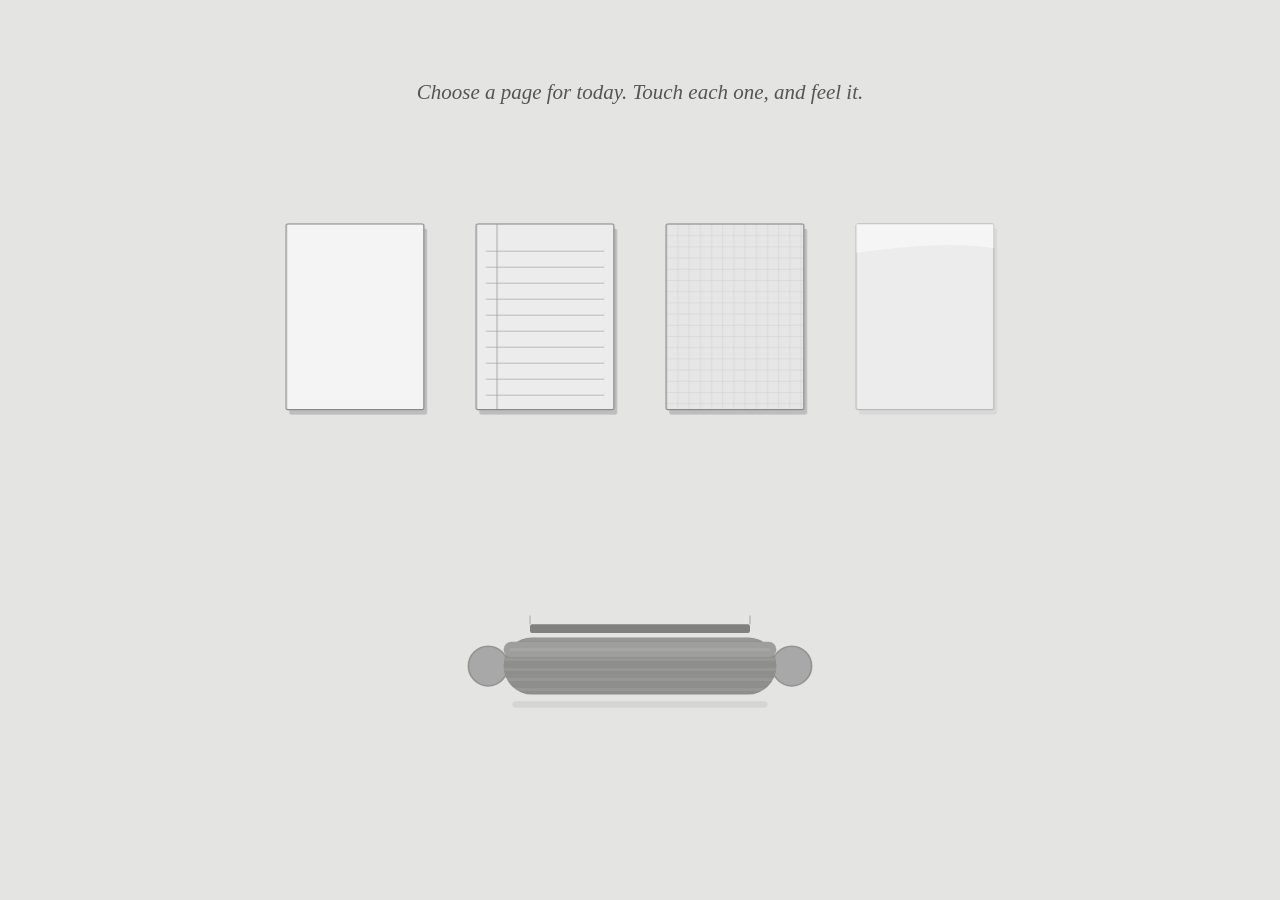
==== docs/index.html @ 9fc69c95 "Add files via upload" ====
<!doctype html>
<html lang="en">
<head>
<meta charset="utf-8">
<meta name="viewport" content="width=device-width,initial-scale=1,viewport-fit=cover">
<title>A Page for Yourself</title>
<meta name="description" content="A quiet typewriter diary: choose a sheet, type a page to yourself, sign it and put it away.">
<link rel="preconnect" href="https://fonts.googleapis.com">
<link rel="preconnect" href="https://fonts.gstatic.com" crossorigin>
<link rel="stylesheet" href="https://fonts.googleapis.com/css2?family=Courier+Prime:wght@400;700&display=swap">
<link rel="stylesheet" href="css/style.css">
</head>
<body>
<div id="frame">
  <div id="stage">
    <div id="guide" aria-live="polite"></div>

    <!-- 1 · Feel and feed the paper (from studies/01-feed-the-paper) -->
    <section id="sceneFeed" class="scene" aria-label="Choose and feed the paper">
      <div class="ghost"></div>
      <div class="roller">
        <svg viewBox="0 0 320 120" xmlns="http://www.w3.org/2000/svg">
          <circle cx="22" cy="60" r="18" fill="#6e6e6e" stroke="#444" stroke-width="1.5"/>
          <circle cx="298" cy="60" r="18" fill="#6e6e6e" stroke="#444" stroke-width="1.5"/>
          <rect x="36" y="34" width="248" height="52" rx="26" fill="#3a3a3a"/>
          <rect x="36" y="38" width="248" height="14" rx="7" fill="#5a5a5a"/>
          <rect x="60" y="22" width="200" height="8" rx="2" fill="#1e1e1e"/>
          <g stroke="#9a9a9a" stroke-width="1.5"><line x1="60" y1="14" x2="60" y2="22"/><line x1="260" y1="14" x2="260" y2="22"/></g>
          <rect x="44" y="92" width="232" height="6" rx="3" fill="#c8c8c8"/>
        </svg>
        <div class="stripes"></div>
      </div>
      <div class="slotGlow"></div>
      <div class="clip"></div>
      <div class="touch"></div>
    </section>

    <!-- 2 · Strike the keys + return the carriage (from studies/02 and 03) -->
    <section id="sceneType" class="scene" aria-label="Type your page">
      <svg class="track" viewBox="0 0 1000 740" xmlns="http://www.w3.org/2000/svg"></svg>
      <div class="carriage">
        <svg class="body" viewBox="0 0 340 260" xmlns="http://www.w3.org/2000/svg">
          <rect x="20" y="176" width="300" height="20" rx="4" fill="#5e5e5e"/>
          <rect x="40" y="168" width="260" height="44" rx="22" fill="#3a3a3a"/>
          <rect x="40" y="172" width="260" height="12" rx="6" fill="#5a5a5a"/>
          <circle cx="26" cy="190" r="16" fill="#6e6e6e" stroke="#444" stroke-width="1.5"/>
          <circle cx="314" cy="190" r="16" fill="#6e6e6e" stroke="#444" stroke-width="1.5"/>
          <rect x="10" y="232" width="320" height="6" rx="3" fill="#9a9a9a"/>
          <g fill="#7a7a7a">
            <rect x="30" y="232" width="2" height="6"/><rect x="60" y="232" width="2" height="6"/><rect x="90" y="232" width="2" height="6"/><rect x="120" y="232" width="2" height="6"/><rect x="150" y="232" width="2" height="6"/><rect x="180" y="232" width="2" height="6"/><rect x="210" y="232" width="2" height="6"/><rect x="240" y="232" width="2" height="6"/><rect x="270" y="232" width="2" height="6"/><rect x="300" y="232" width="2" height="6"/>
          </g>
        </svg>
        <div class="stripes"></div>
        <svg class="needle" viewBox="-100 0 140 500" xmlns="http://www.w3.org/2000/svg">
          <path d="M30 336 H-51 V462" fill="none" stroke="#5e5e5e" stroke-width="3.5" stroke-linejoin="round"/>
          <path d="M-59 462 H-43 L-51 474 Z" fill="#2e2e2e"/>
        </svg>
        <div class="paperClip"><div class="lines"><div class="paperFace"></div></div></div>
        <div class="lever">
          <svg viewBox="0 0 120 140" xmlns="http://www.w3.org/2000/svg">
            <rect x="70" y="96" width="40" height="30" rx="4" fill="#5e5e5e"/>
            <circle cx="90" cy="110" r="6" fill="#3a3a3a"/>
            <path d="M90 110 C 70 80, 40 60, 22 30" fill="none" stroke="#3a3a3a" stroke-width="10" stroke-linecap="round"/>
            <rect x="6" y="10" width="34" height="22" rx="11" fill="#2a2a2a" stroke="#111" stroke-width="1.5"/>
            <line x1="14" y1="21" x2="32" y2="21" stroke="#6a6a6a" stroke-width="2" stroke-linecap="round"/>
          </svg>
          <div class="gripPulse"></div>
          <div class="grip" aria-label="Return lever"></div>
        </div>
      </div>
      <div class="marker"></div>
      <div class="bars"></div>
      <div class="keys"></div>
      <div class="keyTip">hold to rewind</div>
      <div class="touch"></div>
    </section>

    <!-- 3 · Sign, fold, put it in the drawer (from studies/04-sign-and-seal) -->
    <section id="sceneKeep" class="scene" aria-label="Sign and put the page away">
      <div class="desk-slot"></div>
      <div class="drawer-in"><div class="drawer-content"></div></div>
      <div class="drawer-front"></div>
      <div class="letter">
        <div class="topHalf half">
          <svg class="topFront" viewBox="0 0 200 260" xmlns="http://www.w3.org/2000/svg"></svg>
          <div class="topBack"></div>
        </div>
        <div class="botHalf half">
          <div class="inner">
            <svg class="botFront" viewBox="0 0 200 260" xmlns="http://www.w3.org/2000/svg"></svg>
            <canvas class="demoInk" width="520" height="676"></canvas>
            <canvas class="ink" width="520" height="676"></canvas>
          </div>
        </div>
        <div class="signZone"></div>
        <div class="grabZone"></div>
      </div>
      <div class="touch"></div>
    </section>

    <button id="newPage" type="button" hidden>Begin a new page</button>
  </div>
</div>

<script src="js/audio.js"></script>
<script src="js/stage.js"></script>
<script src="js/papers.js"></script>
<script src="js/scene-feed.js"></script>
<script src="js/scene-type.js"></script>
<script src="js/scene-keep.js"></script>
<script src="js/sequence.js"></script>
</body>
</html>
---- docs/css/style.css ----
/* A Page for Yourself — one 1000×800 desk stage, scaled to fit the window. Grayscale only. */
:root {
  --bg: #e4e4e3;
  --ink: #1b1b1b;
  --soft: #9a9a9a;
  --key: #2e2e2e;
  --key-edge: #151515;
  --type: "Courier Prime", "Courier New", Courier, monospace;
  --calm: "Iowan Old Style", "Palatino Linotype", Palatino, Georgia, serif;
  color-scheme: light;
}
* { box-sizing: border-box; }
html, body { height: 100%; margin: 0; }
body {
  background: var(--bg); color: var(--ink);
  font: 14px -apple-system, BlinkMacSystemFont, sans-serif;
  display: flex; align-items: center; justify-content: center;
  overflow: hidden;
}
[hidden] { display: none !important; }

#frame { position: relative; width: 1000px; height: 800px; }
#stage {
  position: absolute; left: 0; top: 0; width: 1000px; height: 800px;
  transform-origin: 0 0; user-select: none; -webkit-user-select: none; touch-action: none;
}

/* scenes fade and drift gently from one to the next */
.scene {
  position: absolute; opacity: 0; visibility: hidden;
  transition: opacity 1.4s ease, transform 1.6s cubic-bezier(.4, 0, .2, 1);
}
.scene.shown { visibility: visible; }
.abs { position: absolute; left: 0; top: 0; }

/* the quiet guiding line */
#guide {
  position: absolute; left: 80px; right: 80px; top: 22px; height: 40px; line-height: 40px;
  text-align: center; font-family: var(--calm); font-style: italic; font-size: 21px; color: #555;
  opacity: 0; transition: opacity 1.1s ease; pointer-events: none; z-index: 40;
}
#guide.on { opacity: 1; }

.touch {
  position: absolute; left: 0; top: 0; width: 22px; height: 22px; border-radius: 50%;
  background: rgba(40,40,40,.16); border: 1.5px solid rgba(40,40,40,.38);
  box-shadow: 0 2px 6px rgba(0,0,0,.12);
  opacity: 0; transition: opacity .35s ease; pointer-events: none; z-index: 30;
}

#newPage {
  position: absolute; left: 50%; top: 700px; transform: translateX(-50%);
  font-family: var(--calm); font-style: italic; font-size: 19px; color: var(--ink);
  background: transparent; border: 1px solid var(--soft); border-radius: 24px;
  padding: 10px 28px; cursor: pointer; opacity: 0; transition: opacity 1.4s ease, background .3s ease; z-index: 60;
}
#newPage.on { opacity: 1; }
#newPage:hover { background: #d8d8d7; }
#newPage:focus-visible { outline: 2px solid var(--ink); outline-offset: 3px; }

/* ================= 1 · feed the paper ================= */
#sceneFeed { left: 50px; top: 110px; width: 900px; height: 620px; }
#sceneFeed .sheet {
  position: absolute; left: 0; top: 0; width: 160px; height: 208px;
  will-change: transform; cursor: grab;
}
#sceneFeed .sheet svg, #sceneFeed .sheet canvas { position: absolute; inset: 0; width: 160px; height: 208px; }
#sceneFeed .sheet canvas { pointer-events: none; }
#sceneFeed .sheet .curl {
  position: absolute; left: 8px; width: 138px; top: 182px; height: 12px;
  background: linear-gradient(to top, rgba(0,0,0,0.16), rgba(0,0,0,0));
  opacity: 0; transition: opacity .4s ease; pointer-events: none;
}
#sceneFeed .sheet.ready .curl { opacity: 1; }
#sceneFeed .sheet .corner {
  position: absolute; left: 124px; top: 172px; width: 22px; height: 22px;
  background: linear-gradient(135deg, rgba(0,0,0,0) 50%, #cfcfcf 50%, #fafafa 100%);
  filter: drop-shadow(-2px -2px 2px rgba(0,0,0,.18));
  opacity: 0; transform-origin: 100% 100%; pointer-events: none;
  transition: opacity .4s ease;
}
#sceneFeed .sheet.ready .corner { opacity: 1; animation: nudge 1.8s ease-in-out infinite; }
#sceneFeed .sheet.ready .corner.beckon { animation-duration: .8s; }
@keyframes nudge { 0%,100% { transform: scale(1) } 50% { transform: scale(1.35) } }
#sceneFeed .sheet.dragging { cursor: grabbing; }
#sceneFeed .sheet.fed { cursor: default; }
#sceneFeed .clip {
  position: absolute; left: 0; top: 0; width: 900px; height: 469px;
  overflow: hidden; pointer-events: none;
}
#sceneFeed .clip .sheet { pointer-events: none; }
#sceneFeed .roller {
  position: absolute; left: 274px; top: 440px; width: 352px; height: 132px;
  opacity: .5; transition: opacity .5s ease;
}
#sceneFeed .roller svg { position: absolute; inset: 0; width: 352px; height: 132px; }
#sceneFeed .stripes {
  position: absolute; left: 40px; top: 38px; width: 272px; height: 57px; border-radius: 29px;
  background: repeating-linear-gradient(180deg, rgba(255,255,255,.09) 0 3px, rgba(255,255,255,0) 3px 10px);
  background-position: 0 0; transition: background-position .07s ease-out; pointer-events: none;
}
#sceneFeed .slotGlow {
  position: absolute; left: 340px; top: 464px; width: 220px; height: 9px;
  border-radius: 2px; background: #fff; opacity: 0; pointer-events: none;
  box-shadow: 0 0 18px 4px #fff;
}
#sceneFeed .slotGlow.pulse { animation: pulse 2.2s ease-in-out infinite; }
@keyframes pulse { 0%,100% { opacity: .12 } 50% { opacity: .38 } }
#sceneFeed .ghost {
  position: absolute; left: 381px; top: 404px; width: 138px; height: 60px;
  border: 1.5px dashed var(--soft); border-bottom: none;
  opacity: 0; transition: opacity .5s ease; pointer-events: none;
}

/* ================= 2 · type and return ================= */
#sceneType { left: 0; top: 60px; width: 1000px; height: 740px; }
#sceneType .track {
  position: absolute; left: 0; top: 0; width: 1000px; height: 740px;
  pointer-events: none; opacity: 0; transition: opacity .9s ease;
}
#sceneType .track.on { opacity: 1; }
#sceneType .carriage { position: absolute; left: 0; top: 30px; width: 612px; height: 468px; will-change: transform; }
#sceneType .carriage > svg.body { position: absolute; inset: 0; width: 612px; height: 468px; }
#sceneType .paperClip { position: absolute; left: 151px; top: 18px; width: 310px; height: 284px; overflow: hidden; pointer-events: none; }
#sceneType .lines { position: absolute; left: 0; top: 0; width: 310px; will-change: transform; }
#sceneType .paperFace {
  position: absolute; left: 0; top: -1200px; width: 310px; height: 1740px;
  border-left: 1.5px solid #8a8a8a; border-right: 1.5px solid #8a8a8a; background-color: #f4f4f4;
}
#sceneType .paperFace.lined {
  background-color: #ececec;
  background-image:
    linear-gradient(to right, transparent 19px, #9a9a9a 19px, #9a9a9a 20px, transparent 20px),
    repeating-linear-gradient(to bottom, transparent 0, transparent 11px, #b0b0b0 11px, #b0b0b0 12px, transparent 12px, transparent 26px);
}
#sceneType .paperFace.grid {
  background-color: #e6e6e6;
  background-image:
    repeating-linear-gradient(to right, #c4c4c4 0, #c4c4c4 1px, transparent 1px, transparent 14px),
    repeating-linear-gradient(to bottom, #c4c4c4 0, #c4c4c4 1px, transparent 1px, transparent 14px);
}
#sceneType .paperFace.translucent {
  background-color: rgba(255,255,255,.55);
  background-image: linear-gradient(172deg, rgba(255,255,255,.65), rgba(255,255,255,0) 35%);
  border-color: #a6a6a6;
}
#sceneType .ch {
  position: absolute; font-family: var(--type); font-size: 18px; line-height: 1;
  color: var(--ink); width: 10.8px; text-align: center; transform-origin: 50% 80%; white-space: pre;
}
/* rewinding time: the ink lifts off the page and fades */
#sceneType .ch.fading {
  transition: opacity .7s ease, filter .7s ease, transform .7s ease;
  opacity: 0 !important; filter: blur(2px); transform: translateY(-6px) scale(1.15) !important;
}
#sceneType .stripes {
  position: absolute; left: 72px; top: 302px; width: 468px; height: 79px; border-radius: 40px;
  background: repeating-linear-gradient(180deg, rgba(255,255,255,.08) 0 3px, rgba(255,255,255,0) 3px 11px);
  pointer-events: none;
}
#sceneType .needle { position: absolute; left: -100px; top: 0; width: 140px; height: 500px; overflow: visible; pointer-events: none; }
#sceneType .lever { position: absolute; left: -81px; top: 187px; width: 156px; height: 182px; transform-origin: 117px 143px; will-change: transform; }
#sceneType .lever svg { width: 156px; height: 182px; display: block; }
#sceneType .grip { position: absolute; left: 0; top: 4px; width: 62px; height: 48px; border-radius: 24px; cursor: default; }
#sceneType .grip.ready { cursor: grab; }
#sceneType .grip.held { cursor: grabbing; }
#sceneType .gripPulse {
  position: absolute; left: 7px; top: 13px; width: 45px; height: 29px; border-radius: 15px;
  border: 1.5px solid var(--ink); opacity: 0; pointer-events: none;
}
#sceneType .gripPulse.on { animation: ping 2.2s ease-out infinite; }
@keyframes ping { 0% { opacity: .55; transform: scale(1) } 70%,100% { opacity: 0; transform: scale(1.7) } }
#sceneType .marker {
  position: absolute; left: 554px; top: 318px; width: 12px; height: 2px;
  background: var(--ink); animation: blink 1.2s steps(1) infinite; pointer-events: none;
}
#sceneType .marker.off { visibility: hidden; animation: none; }
@keyframes blink { 50% { opacity: 0 } }
#sceneType .bar { position: absolute; left: 530px; top: 276px; width: 60px; height: 200px; transform-origin: 30px 184px; pointer-events: none; }
#sceneType .bar svg { width: 60px; height: 200px; display: block; }
#sceneType .keys { position: absolute; left: 0; top: 0; width: 1000px; height: 740px; pointer-events: none; transition: opacity .6s ease; }
#sceneType .keys.locked { opacity: .35; }
#sceneType .key { position: absolute; width: 38px; height: 42px; pointer-events: auto; cursor: pointer; }
#sceneType .key .cap {
  position: absolute; left: 0; top: 0; width: 38px; height: 38px; border-radius: 50%;
  background: radial-gradient(circle at 50% 50%, var(--key) 55%, #3a3a3a 56%, var(--key) 62%);
  border: 2px solid var(--key-edge);
  color: #bdbdbd; font-family: var(--type); font-weight: 700; font-size: 13px;
  display: grid; place-items: center; will-change: transform;
}
#sceneType .key .stem { position: absolute; left: 0; top: 5px; width: 38px; height: 38px; border-radius: 50%; background: #4a4a4a; }
#sceneType .key.space { width: 230px; }
#sceneType .key.space .cap, #sceneType .key.space .stem { width: 230px; border-radius: 19px; }
#sceneType .key.space .cap { background: var(--key); }
#sceneType .key.back { width: 62px; }
#sceneType .key.back .cap, #sceneType .key.back .stem { width: 62px; border-radius: 19px; }
#sceneType .key.back .cap { background: var(--key); font-size: 17px; }
#sceneType .keyTip {
  position: absolute; left: 700px; top: 528px; width: 130px; text-align: center;
  font-family: var(--calm); font-style: italic; font-size: 14px; color: #666;
  opacity: 0; transition: opacity .9s ease; pointer-events: none;
}
#sceneType .keyTip.on { opacity: 1; }

/* ================= 3 · sign, fold, keep ================= */
#sceneKeep { left: 50px; top: 90px; width: 900px; height: 700px; }
#sceneKeep .letter { position: absolute; left: 0; top: 0; width: 260px; height: 338px; will-change: transform; z-index: 3; transform-origin: 125px 315px; }
#sceneKeep .letter.dragging { z-index: 6; }
#sceneKeep .letter .half { position: absolute; left: 0; width: 260px; overflow: hidden; }
#sceneKeep .topHalf { top: 0; height: 164px; transform-origin: 50% 164px; z-index: 1; }
#sceneKeep .botHalf { top: 164px; height: 174px; z-index: 2; }
#sceneKeep .botHalf .inner { position: absolute; left: 0; top: -164px; width: 260px; height: 338px; }
#sceneKeep .letter svg, #sceneKeep .letter canvas { position: absolute; left: 0; top: 0; width: 260px; height: 338px; }
#sceneKeep .topBack { position: absolute; left: 13px; top: 13px; width: 224px; height: 151px; background: #dedede; border: 1.5px solid #8a8a8a; display: none; }
#sceneKeep .signZone { position: absolute; left: 13px; top: 180px; width: 224px; height: 135px; cursor: crosshair; z-index: 5; }
#sceneKeep .grabZone { position: absolute; left: 13px; top: 164px; width: 224px; height: 151px; cursor: grab; display: none; z-index: 5; }
#sceneKeep .letter.dragging .grabZone { cursor: grabbing; }
#sceneKeep .desk-slot { position: absolute; left: 250px; top: 496px; width: 400px; height: 5px; border-radius: 3px; background: #bdbdbc; z-index: 1; }
#sceneKeep .drawer-in {
  position: absolute; left: 260px; top: 500px; width: 380px; height: 0; overflow: hidden; z-index: 2;
  background: linear-gradient(to bottom, #262626, #474747);
  box-shadow: inset 0 8px 12px rgba(0,0,0,.5), inset 10px 0 10px -6px rgba(0,0,0,.35), inset -10px 0 10px -6px rgba(0,0,0,.35);
}
#sceneKeep .drawer-content { position: absolute; left: 0; top: -150px; width: 380px; height: 150px; }
#sceneKeep .drawer-content .letter { z-index: 1; }
#sceneKeep .drawer-front {
  position: absolute; left: 250px; top: 500px; width: 400px; height: 28px; z-index: 4;
  background: #cfcfcf; border: 1.5px solid #8a8a8a; border-radius: 3px;
  box-shadow: 0 3px 6px rgba(0,0,0,.12);
}
#sceneKeep .drawer-front::after {
  content: ""; position: absolute; left: 168px; top: 9px; width: 60px; height: 7px; border-radius: 4px; background: #6e6e6e;
}

@media (prefers-reduced-motion: reduce) {
  #sceneFeed .sheet.ready .corner { animation: none; transform: scale(1.2); }
  #sceneType .gripPulse.on { animation: none; opacity: .4; }
  .scene { transition: opacity 1s ease; }
}
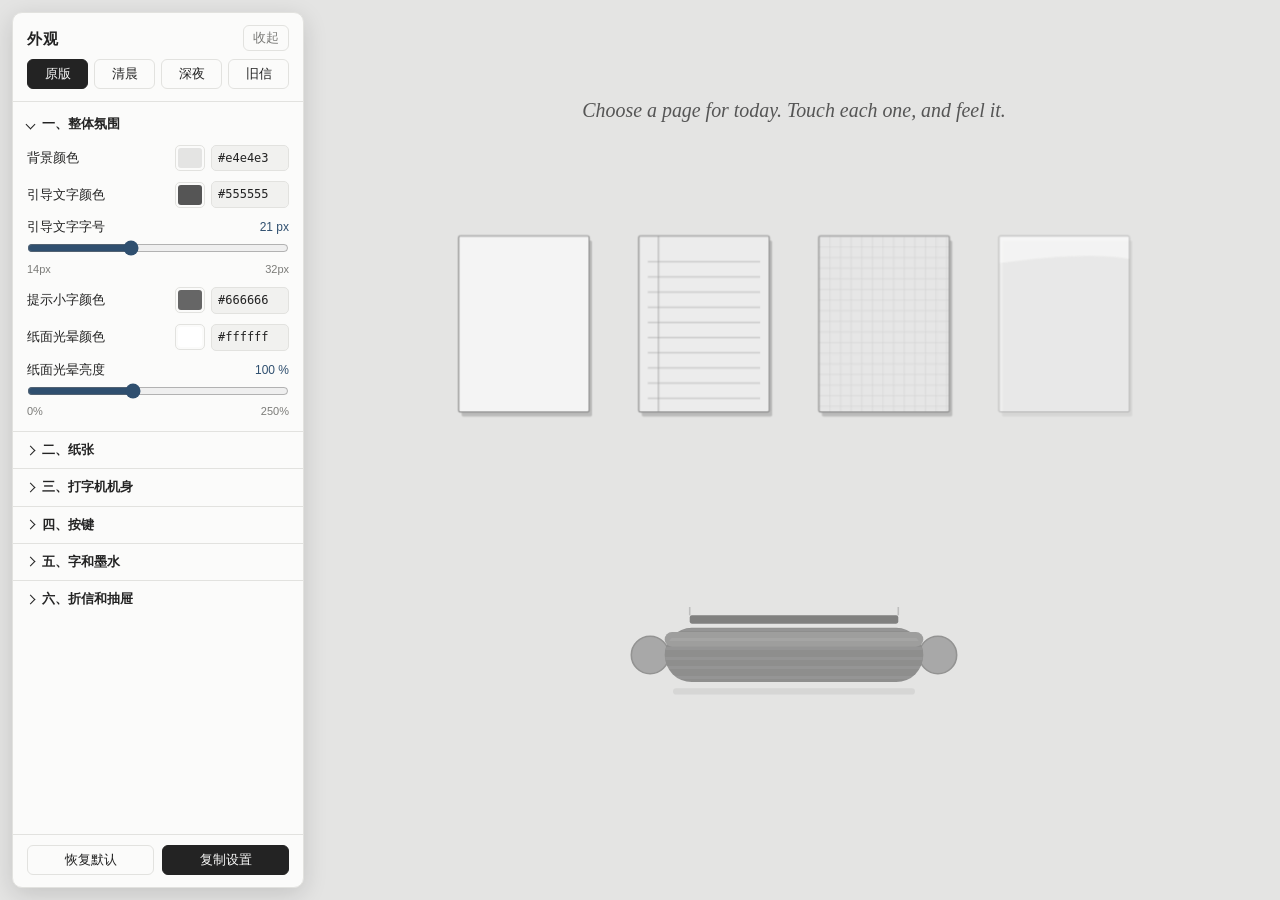
==== commit 1f6d137e: "Add appearance panel to the typewriter prototype A floating, collapsible panel on the left tunes the" ====
--- a/docs/index.html
+++ b/docs/index.html
@@ -20,13 +20,13 @@
       <div class="ghost"></div>
       <div class="roller">
         <svg viewBox="0 0 320 120" xmlns="http://www.w3.org/2000/svg">
-          <circle cx="22" cy="60" r="18" fill="#6e6e6e" stroke="#444" stroke-width="1.5"/>
-          <circle cx="298" cy="60" r="18" fill="#6e6e6e" stroke="#444" stroke-width="1.5"/>
-          <rect x="36" y="34" width="248" height="52" rx="26" fill="#3a3a3a"/>
-          <rect x="36" y="38" width="248" height="14" rx="7" fill="#5a5a5a"/>
-          <rect x="60" y="22" width="200" height="8" rx="2" fill="#1e1e1e"/>
-          <g stroke="#9a9a9a" stroke-width="1.5"><line x1="60" y1="14" x2="60" y2="22"/><line x1="260" y1="14" x2="260" y2="22"/></g>
-          <rect x="44" y="92" width="232" height="6" rx="3" fill="#c8c8c8"/>
+          <circle cx="22" cy="60" r="18" style="fill:var(--body-knob);stroke:var(--body-knob-edge)" stroke-width="1.5"/>
+          <circle cx="298" cy="60" r="18" style="fill:var(--body-knob);stroke:var(--body-knob-edge)" stroke-width="1.5"/>
+          <rect x="36" y="34" width="248" height="52" rx="26" style="fill:var(--platen)"/>
+          <rect x="36" y="38" width="248" height="14" rx="7" style="fill:var(--platen-hi)"/>
+          <rect x="60" y="22" width="200" height="8" rx="2" style="fill:var(--body-dark)"/>
+          <g style="stroke:var(--track)" stroke-width="1.5"><line x1="60" y1="14" x2="60" y2="22"/><line x1="260" y1="14" x2="260" y2="22"/></g>
+          <rect x="44" y="92" width="232" height="6" rx="3" style="fill:var(--track-line)"/>
         </svg>
         <div class="stripes"></div>
       </div>
@@ -40,29 +40,29 @@
       <svg class="track" viewBox="0 0 1000 740" xmlns="http://www.w3.org/2000/svg"></svg>
       <div class="carriage">
         <svg class="body" viewBox="0 0 340 260" xmlns="http://www.w3.org/2000/svg">
-          <rect x="20" y="176" width="300" height="20" rx="4" fill="#5e5e5e"/>
-          <rect x="40" y="168" width="260" height="44" rx="22" fill="#3a3a3a"/>
-          <rect x="40" y="172" width="260" height="12" rx="6" fill="#5a5a5a"/>
-          <circle cx="26" cy="190" r="16" fill="#6e6e6e" stroke="#444" stroke-width="1.5"/>
-          <circle cx="314" cy="190" r="16" fill="#6e6e6e" stroke="#444" stroke-width="1.5"/>
-          <rect x="10" y="232" width="320" height="6" rx="3" fill="#9a9a9a"/>
-          <g fill="#7a7a7a">
+          <rect x="20" y="176" width="300" height="20" rx="4" style="fill:var(--body)"/>
+          <rect x="40" y="168" width="260" height="44" rx="22" style="fill:var(--platen)"/>
+          <rect x="40" y="172" width="260" height="12" rx="6" style="fill:var(--platen-hi)"/>
+          <circle cx="26" cy="190" r="16" style="fill:var(--body-knob);stroke:var(--body-knob-edge)" stroke-width="1.5"/>
+          <circle cx="314" cy="190" r="16" style="fill:var(--body-knob);stroke:var(--body-knob-edge)" stroke-width="1.5"/>
+          <rect x="10" y="232" width="320" height="6" rx="3" style="fill:var(--track)"/>
+          <g style="fill:var(--track-tick)">
             <rect x="30" y="232" width="2" height="6"/><rect x="60" y="232" width="2" height="6"/><rect x="90" y="232" width="2" height="6"/><rect x="120" y="232" width="2" height="6"/><rect x="150" y="232" width="2" height="6"/><rect x="180" y="232" width="2" height="6"/><rect x="210" y="232" width="2" height="6"/><rect x="240" y="232" width="2" height="6"/><rect x="270" y="232" width="2" height="6"/><rect x="300" y="232" width="2" height="6"/>
           </g>
         </svg>
         <div class="stripes"></div>
         <svg class="needle" viewBox="-100 0 140 500" xmlns="http://www.w3.org/2000/svg">
-          <path d="M30 336 H-51 V462" fill="none" stroke="#5e5e5e" stroke-width="3.5" stroke-linejoin="round"/>
-          <path d="M-59 462 H-43 L-51 474 Z" fill="#2e2e2e"/>
+          <path d="M30 336 H-51 V462" fill="none" style="stroke:var(--body)" stroke-width="3.5" stroke-linejoin="round"/>
+          <path d="M-59 462 H-43 L-51 474 Z" style="fill:var(--needle-tip)"/>
         </svg>
         <div class="paperClip"><div class="lines"><div class="paperFace"></div></div></div>
         <div class="lever">
           <svg viewBox="0 0 120 140" xmlns="http://www.w3.org/2000/svg">
-            <rect x="70" y="96" width="40" height="30" rx="4" fill="#5e5e5e"/>
-            <circle cx="90" cy="110" r="6" fill="#3a3a3a"/>
-            <path d="M90 110 C 70 80, 40 60, 22 30" fill="none" stroke="#3a3a3a" stroke-width="10" stroke-linecap="round"/>
-            <rect x="6" y="10" width="34" height="22" rx="11" fill="#2a2a2a" stroke="#111" stroke-width="1.5"/>
-            <line x1="14" y1="21" x2="32" y2="21" stroke="#6a6a6a" stroke-width="2" stroke-linecap="round"/>
+            <rect x="70" y="96" width="40" height="30" rx="4" style="fill:var(--body)"/>
+            <circle cx="90" cy="110" r="6" style="fill:var(--lever)"/>
+            <path d="M90 110 C 70 80, 40 60, 22 30" fill="none" style="stroke:var(--lever)" stroke-width="10" stroke-linecap="round"/>
+            <rect x="6" y="10" width="34" height="22" rx="11" style="fill:var(--lever-grip);stroke:var(--lever-grip-edge)" stroke-width="1.5"/>
+            <line x1="14" y1="21" x2="32" y2="21" style="stroke:var(--lever-line)" stroke-width="2" stroke-linecap="round"/>
           </svg>
           <div class="gripPulse"></div>
           <div class="grip" aria-label="Return lever"></div>
@@ -72,6 +72,11 @@
       <div class="bars"></div>
       <div class="keys"></div>
       <div class="keyTip">hold to rewind</div>
+      <div class="leverTip">pull the lever, or swipe right with two fingers</div>
+      <div class="pageGauge" aria-label="How much of the page is written">
+        <div class="mini"></div>
+        <button class="finishBtn" type="button">Finish the page</button>
+      </div>
       <div class="touch"></div>
     </section>
 
@@ -91,6 +96,7 @@
             <canvas class="demoInk" width="520" height="676"></canvas>
             <canvas class="ink" width="520" height="676"></canvas>
           </div>
+          <div class="crease"></div>
         </div>
         <div class="signZone"></div>
         <div class="grabZone"></div>
@@ -103,6 +109,7 @@
 </div>
 
 <script src="js/audio.js"></script>
+<script src="js/look.js"></script>
 <script src="js/stage.js"></script>
 <script src="js/papers.js"></script>
 <script src="js/scene-feed.js"></script>
--- a/docs/css/style.css
+++ b/docs/css/style.css
@@ -5,21 +5,28 @@
   --soft: #9a9a9a;
   --key: #2e2e2e;
   --key-edge: #151515;
+  /* the rest of the look is set by js/look.js; these are fallbacks */
+  --guide: #555; --guide-size: 21px; --hint: #666;
+  --glow: #fff; --glow-k: 1;
+  --type-ink: #1b1b1b; --type-size: 18px; --uneven: 0; --skew: 0deg;
+  --ks: 38px; --kr: .5; --stripe: .08; --crease: .12;
   --type: "Courier Prime", "Courier New", Courier, monospace;
   --calm: "Iowan Old Style", "Palatino Linotype", Palatino, Georgia, serif;
   color-scheme: light;
 }
 * { box-sizing: border-box; }
-html, body { height: 100%; margin: 0; }
+html, body { height: 100%; margin: 0; overscroll-behavior: none; }
 body {
   background: var(--bg); color: var(--ink);
   font: 14px -apple-system, BlinkMacSystemFont, sans-serif;
   display: flex; align-items: center; justify-content: center;
-  overflow: hidden;
-}
+  overflow: hidden; transition: background-color 1.4s ease;
+}
+/* the sign-and-keep scene happens at the desk: the whole window takes the desk color */
+body.at-desk { background: var(--desk); }
 [hidden] { display: none !important; }
 
-#frame { position: relative; width: 1000px; height: 800px; }
+#frame { position: relative; width: 1000px; height: 800px; overflow: hidden; }
 #stage {
   position: absolute; left: 0; top: 0; width: 1000px; height: 800px;
   transform-origin: 0 0; user-select: none; -webkit-user-select: none; touch-action: none;
@@ -36,7 +43,7 @@
 /* the quiet guiding line */
 #guide {
   position: absolute; left: 80px; right: 80px; top: 22px; height: 40px; line-height: 40px;
-  text-align: center; font-family: var(--calm); font-style: italic; font-size: 21px; color: #555;
+  text-align: center; font-family: var(--calm); font-style: italic; font-size: var(--guide-size); color: var(--guide);
   opacity: 0; transition: opacity 1.1s ease; pointer-events: none; z-index: 40;
 }
 #guide.on { opacity: 1; }
@@ -50,12 +57,12 @@
 
 #newPage {
   position: absolute; left: 50%; top: 700px; transform: translateX(-50%);
-  font-family: var(--calm); font-style: italic; font-size: 19px; color: var(--ink);
+  font-family: var(--calm); font-style: italic; font-size: 19px; color: var(--guide);
   background: transparent; border: 1px solid var(--soft); border-radius: 24px;
   padding: 10px 28px; cursor: pointer; opacity: 0; transition: opacity 1.4s ease, background .3s ease; z-index: 60;
 }
 #newPage.on { opacity: 1; }
-#newPage:hover { background: #d8d8d7; }
+#newPage:hover { background: color-mix(in srgb, var(--guide) 14%, transparent); }
 #newPage:focus-visible { outline: 2px solid var(--ink); outline-offset: 3px; }
 
 /* ================= 1 · feed the paper ================= */
@@ -96,16 +103,16 @@
 #sceneFeed .roller svg { position: absolute; inset: 0; width: 352px; height: 132px; }
 #sceneFeed .stripes {
   position: absolute; left: 40px; top: 38px; width: 272px; height: 57px; border-radius: 29px;
-  background: repeating-linear-gradient(180deg, rgba(255,255,255,.09) 0 3px, rgba(255,255,255,0) 3px 10px);
+  background: repeating-linear-gradient(180deg, rgba(255,255,255,var(--stripe)) 0 3px, rgba(255,255,255,0) 3px 10px);
   background-position: 0 0; transition: background-position .07s ease-out; pointer-events: none;
 }
 #sceneFeed .slotGlow {
   position: absolute; left: 340px; top: 464px; width: 220px; height: 9px;
-  border-radius: 2px; background: #fff; opacity: 0; pointer-events: none;
-  box-shadow: 0 0 18px 4px #fff;
+  border-radius: 2px; background: var(--glow); opacity: 0; pointer-events: none;
+  box-shadow: 0 0 calc(18px * var(--glow-k)) calc(4px * var(--glow-k)) var(--glow);
 }
 #sceneFeed .slotGlow.pulse { animation: pulse 2.2s ease-in-out infinite; }
-@keyframes pulse { 0%,100% { opacity: .12 } 50% { opacity: .38 } }
+@keyframes pulse { 0%,100% { opacity: calc(.12 * var(--glow-k)) } 50% { opacity: calc(.38 * var(--glow-k)) } }
 #sceneFeed .ghost {
   position: absolute; left: 381px; top: 404px; width: 138px; height: 60px;
   border: 1.5px dashed var(--soft); border-bottom: none;
@@ -121,32 +128,25 @@
 #sceneType .track.on { opacity: 1; }
 #sceneType .carriage { position: absolute; left: 0; top: 30px; width: 612px; height: 468px; will-change: transform; }
 #sceneType .carriage > svg.body { position: absolute; inset: 0; width: 612px; height: 468px; }
-#sceneType .paperClip { position: absolute; left: 151px; top: 18px; width: 310px; height: 284px; overflow: hidden; pointer-events: none; }
+/* the sheet is hidden only where it goes down behind the platen; above, it is free, edges and all */
+#sceneType .paperClip { position: absolute; left: 151px; top: 0; width: 310px; height: 302px; overflow: visible; clip-path: inset(-1200px -14px 0 -14px); pointer-events: none; }
 #sceneType .lines { position: absolute; left: 0; top: 0; width: 310px; will-change: transform; }
 #sceneType .paperFace {
-  position: absolute; left: 0; top: -1200px; width: 310px; height: 1740px;
-  border-left: 1.5px solid #8a8a8a; border-right: 1.5px solid #8a8a8a; background-color: #f4f4f4;
-}
-#sceneType .paperFace.lined {
-  background-color: #ececec;
-  background-image:
-    linear-gradient(to right, transparent 19px, #9a9a9a 19px, #9a9a9a 20px, transparent 20px),
-    repeating-linear-gradient(to bottom, transparent 0, transparent 11px, #b0b0b0 11px, #b0b0b0 12px, transparent 12px, transparent 26px);
-}
-#sceneType .paperFace.grid {
-  background-color: #e6e6e6;
-  background-image:
-    repeating-linear-gradient(to right, #c4c4c4 0, #c4c4c4 1px, transparent 1px, transparent 14px),
-    repeating-linear-gradient(to bottom, #c4c4c4 0, #c4c4c4 1px, transparent 1px, transparent 14px);
-}
-#sceneType .paperFace.translucent {
-  background-color: rgba(255,255,255,.55);
-  background-image: linear-gradient(172deg, rgba(255,255,255,.65), rgba(255,255,255,0) 35%);
-  border-color: #a6a6a6;
+  /* a real sheet, the same proportions as the papers on the desk (310 × 418); colors come from LP.paper.styleFace */
+  position: absolute; left: 0; top: 218px; width: 310px; height: 418px;
+  border: 1.5px solid #8a8a8a; border-radius: 2px; background-color: #f4f4f4;
+  box-shadow: 3px 4px 0 rgba(0,0,0,.1);
+}
+#sceneType .paperFace::after {
+  content: ""; position: absolute; inset: 0; border-radius: inherit; pointer-events: none;
+  background: var(--tex, none) center / 100% 100% no-repeat; opacity: var(--tex-k, 0);
 }
 #sceneType .ch {
-  position: absolute; font-family: var(--type); font-size: 18px; line-height: 1;
-  color: var(--ink); width: 10.8px; text-align: center; transform-origin: 50% 80%; white-space: pre;
+  position: absolute; font-family: var(--type); font-size: var(--type-size); line-height: 1;
+  color: var(--type-ink); width: var(--cw, 10.8px); text-align: center; transform-origin: 50% 80%; white-space: pre;
+  /* each letter carries its own random --rr (tilt) and --ru (ink loss) */
+  rotate: calc(var(--skew) * var(--rr, 0));
+  filter: opacity(calc(1 - var(--uneven) * var(--ru, 0)));
 }
 /* rewinding time: the ink lifts off the page and fades */
 #sceneType .ch.fading {
@@ -155,7 +155,7 @@
 }
 #sceneType .stripes {
   position: absolute; left: 72px; top: 302px; width: 468px; height: 79px; border-radius: 40px;
-  background: repeating-linear-gradient(180deg, rgba(255,255,255,.08) 0 3px, rgba(255,255,255,0) 3px 11px);
+  background: repeating-linear-gradient(180deg, rgba(255,255,255,var(--stripe)) 0 3px, rgba(255,255,255,0) 3px 11px);
   pointer-events: none;
 }
 #sceneType .needle { position: absolute; left: -100px; top: 0; width: 140px; height: 500px; overflow: visible; pointer-events: none; }
@@ -180,27 +180,62 @@
 #sceneType .bar svg { width: 60px; height: 200px; display: block; }
 #sceneType .keys { position: absolute; left: 0; top: 0; width: 1000px; height: 740px; pointer-events: none; transition: opacity .6s ease; }
 #sceneType .keys.locked { opacity: .35; }
-#sceneType .key { position: absolute; width: 38px; height: 42px; pointer-events: auto; cursor: pointer; }
+#sceneType .key {
+  position: absolute; width: var(--ks); height: calc(var(--ks) + 4px); pointer-events: auto; cursor: pointer;
+  margin-left: calc((38px - var(--ks)) / 2); margin-top: calc((38px - var(--ks)) / 2);
+}
 #sceneType .key .cap {
-  position: absolute; left: 0; top: 0; width: 38px; height: 38px; border-radius: 50%;
-  background: radial-gradient(circle at 50% 50%, var(--key) 55%, #3a3a3a 56%, var(--key) 62%);
+  position: absolute; left: 0; top: 0; width: var(--ks); height: var(--ks); border-radius: calc(var(--ks) * var(--kr));
+  background: radial-gradient(circle at 50% 50%, var(--key) 55%, var(--key-ring) 56%, var(--key) 62%);
   border: 2px solid var(--key-edge);
-  color: #bdbdbd; font-family: var(--type); font-weight: 700; font-size: 13px;
+  color: var(--key-label); font-family: var(--type); font-weight: 700; font-size: calc(var(--ks) * .342);
   display: grid; place-items: center; will-change: transform;
 }
-#sceneType .key .stem { position: absolute; left: 0; top: 5px; width: 38px; height: 38px; border-radius: 50%; background: #4a4a4a; }
-#sceneType .key.space { width: 230px; }
-#sceneType .key.space .cap, #sceneType .key.space .stem { width: 230px; border-radius: 19px; }
+#sceneType .key .stem { position: absolute; left: 0; top: 5px; width: var(--ks); height: var(--ks); border-radius: calc(var(--ks) * var(--kr)); background: var(--key-stem); }
+#sceneType .key.space { width: 230px; margin-left: 0; }
+#sceneType .key.space .cap, #sceneType .key.space .stem { width: 230px; }
 #sceneType .key.space .cap { background: var(--key); }
-#sceneType .key.back { width: 62px; }
-#sceneType .key.back .cap, #sceneType .key.back .stem { width: 62px; border-radius: 19px; }
-#sceneType .key.back .cap { background: var(--key); font-size: 17px; }
+#sceneType .key.back { width: 62px; margin-left: 0; }
+#sceneType .key.back .cap, #sceneType .key.back .stem { width: 62px; }
+#sceneType .key.back .cap { background: var(--key); font-size: calc(var(--ks) * .447); }
 #sceneType .keyTip {
   position: absolute; left: 700px; top: 528px; width: 130px; text-align: center;
-  font-family: var(--calm); font-style: italic; font-size: 14px; color: #666;
+  font-family: var(--calm); font-style: italic; font-size: 14px; color: var(--hint);
   opacity: 0; transition: opacity .9s ease; pointer-events: none;
 }
 #sceneType .keyTip.on { opacity: 1; }
+
+
+/* how much of the page is written, and a quiet way to finish early */
+#sceneType .leverTip {
+  position: absolute; left: 20px; top: 538px; width: 250px; text-align: center;
+  font-family: var(--calm); font-style: italic; font-size: 14px; color: var(--hint);
+  opacity: 0; transition: opacity .9s ease; pointer-events: none;
+}
+#sceneType .leverTip.on { opacity: 1; }
+#sceneType .pageGauge {
+  position: absolute; left: 880px; top: 70px; width: 100px; display: flex; flex-direction: column; align-items: center; gap: 10px;
+  opacity: 0; transition: opacity 1s ease;
+}
+#sceneType .pageGauge.on { opacity: 1; }
+#sceneType .mini {
+  position: relative; width: 46px; height: 60px; background: #f2f2f2; border: 1.2px solid #8a8a8a; border-radius: 2px;
+  box-shadow: 2px 3px 0 #c6c6c6;
+}
+#sceneType .mini i {
+  position: absolute; left: 6px; height: 2px; border-radius: 1px; background: #d6d6d6;
+  transition: width .25s ease, background .4s ease;
+}
+#sceneType .mini i.done { background: #4a4a4a; }
+#sceneType .mini i.now { background: #8a8a8a; }
+#sceneType .finishBtn {
+  font-family: var(--calm); font-style: italic; font-size: 14px; color: var(--hint);
+  background: transparent; border: 1px solid color-mix(in srgb, var(--hint) 45%, transparent); border-radius: 16px; padding: 4px 12px;
+  cursor: pointer; white-space: nowrap; opacity: 0; pointer-events: none; transition: opacity .8s ease, background .3s ease;
+}
+#sceneType .finishBtn.on { opacity: 1; pointer-events: auto; }
+#sceneType .finishBtn:hover { background: color-mix(in srgb, var(--hint) 14%, transparent); }
+#sceneType .finishBtn:focus-visible { outline: 2px solid var(--ink); outline-offset: 2px; }
 
 /* ================= 3 · sign, fold, keep ================= */
 #sceneKeep { left: 50px; top: 90px; width: 900px; height: 700px; }
@@ -211,25 +246,30 @@
 #sceneKeep .botHalf { top: 164px; height: 174px; z-index: 2; }
 #sceneKeep .botHalf .inner { position: absolute; left: 0; top: -164px; width: 260px; height: 338px; }
 #sceneKeep .letter svg, #sceneKeep .letter canvas { position: absolute; left: 0; top: 0; width: 260px; height: 338px; }
-#sceneKeep .topBack { position: absolute; left: 13px; top: 13px; width: 224px; height: 151px; background: #dedede; border: 1.5px solid #8a8a8a; display: none; }
+#sceneKeep .topBack { position: absolute; left: 13px; top: 13px; width: 224px; height: 151px; background: #dedede; border: 1.5px solid #8a8a8a; display: none;
+  box-shadow: inset 0 -12px 12px -8px rgba(0,0,0,var(--crease)); }
+/* the shadow along the fold, on the lower half once the top folds over */
+#sceneKeep .crease { position: absolute; left: 13px; top: 0; width: 224px; height: 20px; z-index: 3; pointer-events: none; opacity: 0;
+  background: linear-gradient(to bottom, rgba(0,0,0,var(--crease)), rgba(0,0,0,0)); }
+
 #sceneKeep .signZone { position: absolute; left: 13px; top: 180px; width: 224px; height: 135px; cursor: crosshair; z-index: 5; }
 #sceneKeep .grabZone { position: absolute; left: 13px; top: 164px; width: 224px; height: 151px; cursor: grab; display: none; z-index: 5; }
 #sceneKeep .letter.dragging .grabZone { cursor: grabbing; }
-#sceneKeep .desk-slot { position: absolute; left: 250px; top: 496px; width: 400px; height: 5px; border-radius: 3px; background: #bdbdbc; z-index: 1; }
+#sceneKeep .desk-slot { position: absolute; left: 250px; top: 496px; width: 400px; height: 5px; border-radius: 3px; background: var(--desk-slot); z-index: 1; }
 #sceneKeep .drawer-in {
   position: absolute; left: 260px; top: 500px; width: 380px; height: 0; overflow: hidden; z-index: 2;
-  background: linear-gradient(to bottom, #262626, #474747);
+  background: linear-gradient(to bottom, var(--drawer-in-a), var(--drawer-in-b));
   box-shadow: inset 0 8px 12px rgba(0,0,0,.5), inset 10px 0 10px -6px rgba(0,0,0,.35), inset -10px 0 10px -6px rgba(0,0,0,.35);
 }
 #sceneKeep .drawer-content { position: absolute; left: 0; top: -150px; width: 380px; height: 150px; }
 #sceneKeep .drawer-content .letter { z-index: 1; }
 #sceneKeep .drawer-front {
   position: absolute; left: 250px; top: 500px; width: 400px; height: 28px; z-index: 4;
-  background: #cfcfcf; border: 1.5px solid #8a8a8a; border-radius: 3px;
+  background: var(--drawer); border: 1.5px solid var(--drawer-edge); border-radius: 3px;
   box-shadow: 0 3px 6px rgba(0,0,0,.12);
 }
 #sceneKeep .drawer-front::after {
-  content: ""; position: absolute; left: 168px; top: 9px; width: 60px; height: 7px; border-radius: 4px; background: #6e6e6e;
+  content: ""; position: absolute; left: 168px; top: 9px; width: 60px; height: 7px; border-radius: 4px; background: var(--drawer-handle);
 }
 
 @media (prefers-reduced-motion: reduce) {
@@ -237,3 +277,80 @@
   #sceneType .gripPulse.on { animation: none; opacity: .4; }
   .scene { transition: opacity 1s ease; }
 }
+
+/* ================= appearance panel (js/look.js) ================= */
+/* One fixed look for the panel itself, so it stays readable whatever the prototype is set to. */
+#lookPanel {
+  --lk-bg: #fbfbfa; --lk-fg: #232323; --lk-muted: #7b7b78; --lk-line: #e2e2df; --lk-field: #f1f1ef; --lk-accent: #2f4f6f;
+  --lk-ui: -apple-system, BlinkMacSystemFont, "PingFang SC", "Hiragino Sans GB", "Microsoft YaHei", "Noto Sans SC", sans-serif;
+  position: fixed; left: 0; top: 0; bottom: 0; z-index: 1000;
+  font: 13px/1.4 var(--lk-ui); color: var(--lk-fg); color-scheme: light;
+  pointer-events: none;
+}
+#lookPanel button, #lookPanel input, #lookPanel select, #lookPanel textarea { font: inherit; color: inherit; }
+#lookPanel :focus-visible { outline: 2px solid var(--lk-accent); outline-offset: 1px; }
+#lookPanel .lk-sheet {
+  pointer-events: auto; position: absolute;
+  left: calc(12px + env(safe-area-inset-left, 0px)); top: calc(12px + env(safe-area-inset-top, 0px)); bottom: calc(12px + env(safe-area-inset-bottom, 0px));
+  width: 292px; display: flex; flex-direction: column;
+  background: var(--lk-bg); border: 1px solid var(--lk-line); border-radius: 10px;
+  box-shadow: 0 6px 24px rgba(0,0,0,.14);
+  overflow: hidden;
+}
+#lookPanel.collapsed .lk-sheet { display: none; }
+#lookPanel .lk-tab {
+  pointer-events: auto; position: absolute; display: none;
+  left: calc(12px + env(safe-area-inset-left, 0px)); top: calc(12px + env(safe-area-inset-top, 0px));
+  padding: 7px 14px; border-radius: 18px; border: 1px solid var(--lk-line);
+  background: var(--lk-bg); box-shadow: 0 3px 12px rgba(0,0,0,.14); cursor: pointer; letter-spacing: .08em;
+}
+#lookPanel.collapsed .lk-tab { display: block; }
+#lookPanel .lk-head { display: flex; align-items: center; justify-content: space-between; padding: 12px 14px 8px; }
+#lookPanel .lk-head h2 { margin: 0; font-size: 15px; font-weight: 600; letter-spacing: .08em; }
+#lookPanel .lk-close, #lookPanel .lk-foot button, #lookPanel .lk-presets button {
+  border: 1px solid var(--lk-line); background: var(--lk-bg); border-radius: 6px; padding: 5px 10px; cursor: pointer;
+}
+#lookPanel .lk-close { color: var(--lk-muted); padding: 3px 9px; }
+#lookPanel button:hover { background: var(--lk-field); }
+#lookPanel .lk-presets { display: grid; grid-template-columns: repeat(4, 1fr); gap: 6px; padding: 0 14px 12px; border-bottom: 1px solid var(--lk-line); }
+#lookPanel .lk-presets button[aria-pressed="true"] { background: var(--lk-fg); border-color: var(--lk-fg); color: var(--lk-bg); }
+#lookPanel .lk-scroll { flex: 1; min-height: 0; overflow-y: auto; overscroll-behavior: contain; padding: 4px 0 8px; }
+#lookPanel summary { cursor: pointer; list-style: none; display: flex; align-items: center; gap: 8px; user-select: none; }
+#lookPanel summary::-webkit-details-marker { display: none; }
+#lookPanel summary::before { content: ""; width: 6px; height: 6px; border-right: 1.5px solid currentColor; border-bottom: 1.5px solid currentColor; transform: rotate(-45deg); transition: transform .15s ease; flex: none; }
+#lookPanel details[open] > summary::before { transform: rotate(45deg); }
+#lookPanel .lk-group > summary { padding: 9px 14px; font-weight: 600; }
+#lookPanel .lk-group + .lk-group { border-top: 1px solid var(--lk-line); }
+#lookPanel .lk-group > .lk-body { padding: 2px 14px 12px; display: grid; gap: 10px; }
+#lookPanel .lk-sub { border: 1px solid var(--lk-line); border-radius: 7px; }
+#lookPanel .lk-sub > summary { padding: 7px 10px; color: var(--lk-fg); }
+#lookPanel .lk-sub > .lk-body { padding: 2px 10px 10px; display: grid; gap: 10px; }
+#lookPanel .lk-row label { color: var(--lk-fg); }
+#lookPanel .lk-row.lk-color { display: grid; grid-template-columns: 1fr auto; align-items: center; gap: 8px; }
+#lookPanel .lk-pick { display: flex; gap: 6px; align-items: center; }
+#lookPanel input[type=color] { width: 30px; height: 26px; padding: 0; border: 1px solid var(--lk-line); border-radius: 5px; background: none; cursor: pointer; }
+#lookPanel input[type=color]::-webkit-color-swatch-wrapper { padding: 2px; }
+#lookPanel input[type=color]::-webkit-color-swatch { border: none; border-radius: 3px; }
+#lookPanel .lk-hex { width: 78px; padding: 4px 6px; border: 1px solid var(--lk-line); border-radius: 5px; background: var(--lk-field); font-family: ui-monospace, Menlo, Consolas, monospace; font-size: 12px; text-transform: lowercase; }
+#lookPanel .lk-hex.bad { border-color: #b4483c; }
+#lookPanel .lk-top { display: flex; justify-content: space-between; align-items: baseline; gap: 8px; }
+#lookPanel output { font-variant-numeric: tabular-nums; color: var(--lk-accent); font-size: 12px; white-space: nowrap; }
+#lookPanel input[type=range] { width: 100%; margin: 4px 0 0; accent-color: var(--lk-accent); }
+#lookPanel .lk-scale { display: flex; justify-content: space-between; color: var(--lk-muted); font-size: 11px; font-variant-numeric: tabular-nums; }
+#lookPanel .lk-row.lk-select { display: grid; grid-template-columns: 1fr auto; align-items: center; gap: 8px; }
+#lookPanel select { padding: 4px 6px; border: 1px solid var(--lk-line); border-radius: 5px; background: var(--lk-field); }
+#lookPanel .lk-foot { display: grid; grid-template-columns: 1fr 1fr; gap: 8px; padding: 10px 14px 12px; border-top: 1px solid var(--lk-line); }
+#lookPanel .lk-copy { background: var(--lk-fg) !important; color: var(--lk-bg) !important; border-color: var(--lk-fg) !important; }
+#lookPanel .lk-toast { position: absolute; left: 14px; right: 14px; bottom: 58px; padding: 7px 10px; border-radius: 6px; background: var(--lk-fg); color: var(--lk-bg); text-align: center; font-size: 12px; opacity: 0; transform: translateY(4px); transition: opacity .2s ease, transform .2s ease; pointer-events: none; }
+#lookPanel .lk-toast.on { opacity: 1; transform: none; }
+#lookPanel .lk-fallback { margin: 0 14px 12px; height: 90px; resize: vertical; font-size: 11px; border: 1px solid var(--lk-line); border-radius: 6px; }
+/* narrow screens: the panel becomes a sheet along the bottom, and the stage fits above it */
+@media (max-width: 759px) {
+  #lookPanel { top: auto; right: 0; height: 46vh; }
+  #lookPanel .lk-sheet { left: 0; right: 0; top: auto; bottom: 0; width: auto; height: 46vh; border-radius: 12px 12px 0 0; border-bottom: none;
+    padding-left: env(safe-area-inset-left, 0px); padding-right: env(safe-area-inset-right, 0px); padding-bottom: env(safe-area-inset-bottom, 0px); }
+  #lookPanel .lk-tab { top: auto; bottom: calc(12px + env(safe-area-inset-bottom, 0px)); }
+}
+@media (prefers-reduced-motion: reduce) {
+  #lookPanel summary::before, #lookPanel .lk-toast { transition: none; }
+}
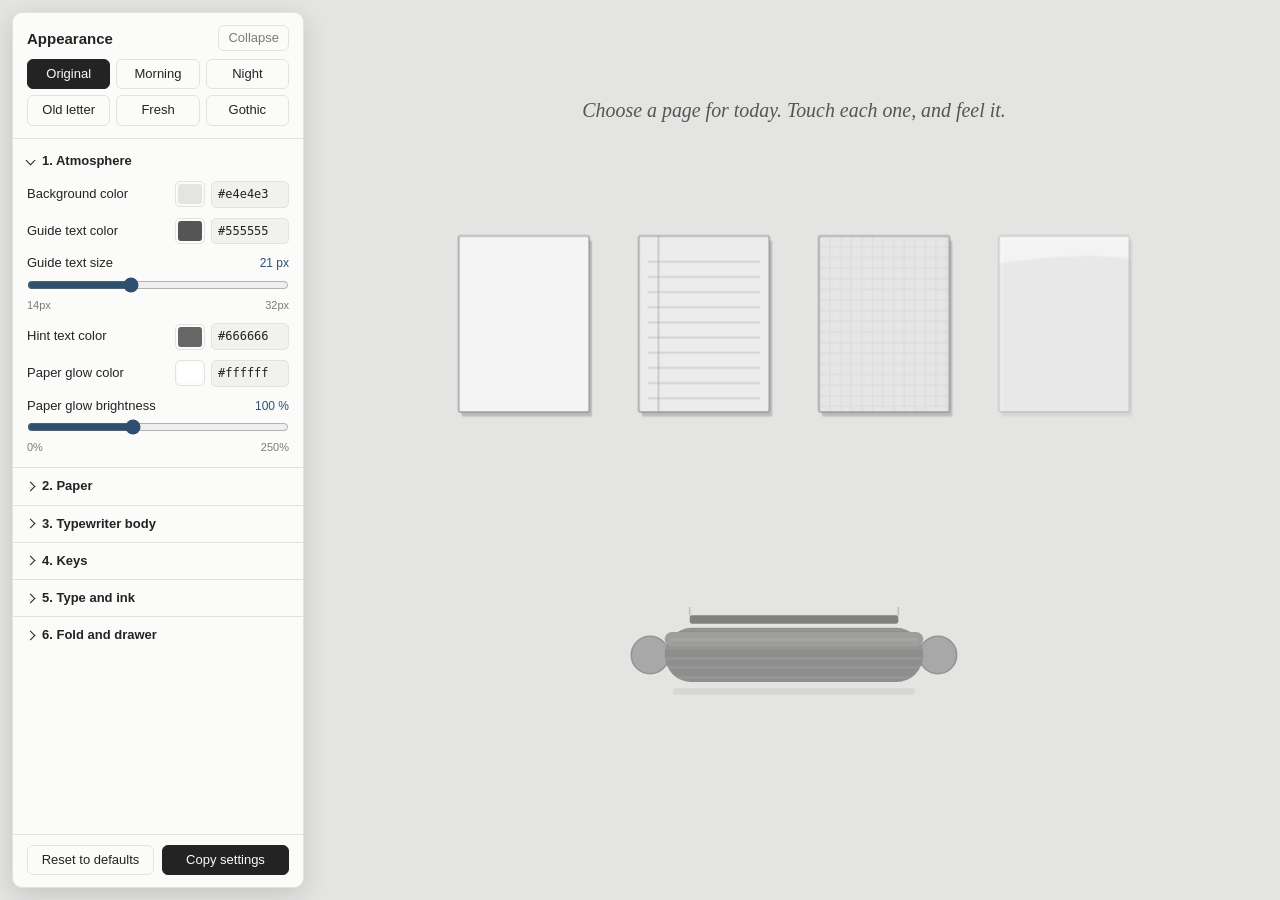
==== commit b3a53329: "Give the Gothic preset a blackletter face Gothic now sets the guiding line, hints and buttons in Gre" ====
--- a/docs/index.html
+++ b/docs/index.html
@@ -7,7 +7,7 @@
 <meta name="description" content="A quiet typewriter diary: choose a sheet, type a page to yourself, sign it and put it away.">
 <link rel="preconnect" href="https://fonts.googleapis.com">
 <link rel="preconnect" href="https://fonts.gstatic.com" crossorigin>
-<link rel="stylesheet" href="https://fonts.googleapis.com/css2?family=Courier+Prime:wght@400;700&display=swap">
+<link rel="stylesheet" href="https://fonts.googleapis.com/css2?family=Courier+Prime:wght@400;700&family=Grenze+Gotisch:wght@400;500&display=swap">
 <link rel="stylesheet" href="css/style.css">
 </head>
 <body>
--- a/docs/css/style.css
+++ b/docs/css/style.css
@@ -43,7 +43,7 @@
 /* the quiet guiding line */
 #guide {
   position: absolute; left: 80px; right: 80px; top: 22px; height: 40px; line-height: 40px;
-  text-align: center; font-family: var(--calm); font-style: italic; font-size: var(--guide-size); color: var(--guide);
+  text-align: center; font-family: var(--calm); font-style: var(--calm-style, italic); font-size: var(--guide-size); color: var(--guide);
   opacity: 0; transition: opacity 1.1s ease; pointer-events: none; z-index: 40;
 }
 #guide.on { opacity: 1; }
@@ -57,7 +57,7 @@
 
 #newPage {
   position: absolute; left: 50%; top: 700px; transform: translateX(-50%);
-  font-family: var(--calm); font-style: italic; font-size: 19px; color: var(--guide);
+  font-family: var(--calm); font-style: var(--calm-style, italic); font-size: 19px; color: var(--guide);
   background: transparent; border: 1px solid var(--soft); border-radius: 24px;
   padding: 10px 28px; cursor: pointer; opacity: 0; transition: opacity 1.4s ease, background .3s ease; z-index: 60;
 }
@@ -200,7 +200,7 @@
 #sceneType .key.back .cap { background: var(--key); font-size: calc(var(--ks) * .447); }
 #sceneType .keyTip {
   position: absolute; left: 700px; top: 528px; width: 130px; text-align: center;
-  font-family: var(--calm); font-style: italic; font-size: 14px; color: var(--hint);
+  font-family: var(--calm); font-style: var(--calm-style, italic); font-size: 14px; color: var(--hint);
   opacity: 0; transition: opacity .9s ease; pointer-events: none;
 }
 #sceneType .keyTip.on { opacity: 1; }
@@ -209,7 +209,7 @@
 /* how much of the page is written, and a quiet way to finish early */
 #sceneType .leverTip {
   position: absolute; left: 20px; top: 538px; width: 250px; text-align: center;
-  font-family: var(--calm); font-style: italic; font-size: 14px; color: var(--hint);
+  font-family: var(--calm); font-style: var(--calm-style, italic); font-size: 14px; color: var(--hint);
   opacity: 0; transition: opacity .9s ease; pointer-events: none;
 }
 #sceneType .leverTip.on { opacity: 1; }
@@ -229,7 +229,7 @@
 #sceneType .mini i.done { background: #4a4a4a; }
 #sceneType .mini i.now { background: #8a8a8a; }
 #sceneType .finishBtn {
-  font-family: var(--calm); font-style: italic; font-size: 14px; color: var(--hint);
+  font-family: var(--calm); font-style: var(--calm-style, italic); font-size: 14px; color: var(--hint);
   background: transparent; border: 1px solid color-mix(in srgb, var(--hint) 45%, transparent); border-radius: 16px; padding: 4px 12px;
   cursor: pointer; white-space: nowrap; opacity: 0; pointer-events: none; transition: opacity .8s ease, background .3s ease;
 }
@@ -302,17 +302,17 @@
   pointer-events: auto; position: absolute; display: none;
   left: calc(12px + env(safe-area-inset-left, 0px)); top: calc(12px + env(safe-area-inset-top, 0px));
   padding: 7px 14px; border-radius: 18px; border: 1px solid var(--lk-line);
-  background: var(--lk-bg); box-shadow: 0 3px 12px rgba(0,0,0,.14); cursor: pointer; letter-spacing: .08em;
+  background: var(--lk-bg); box-shadow: 0 3px 12px rgba(0,0,0,.14); cursor: pointer;
 }
 #lookPanel.collapsed .lk-tab { display: block; }
 #lookPanel .lk-head { display: flex; align-items: center; justify-content: space-between; padding: 12px 14px 8px; }
-#lookPanel .lk-head h2 { margin: 0; font-size: 15px; font-weight: 600; letter-spacing: .08em; }
+#lookPanel .lk-head h2 { margin: 0; font-size: 15px; font-weight: 600; }
 #lookPanel .lk-close, #lookPanel .lk-foot button, #lookPanel .lk-presets button {
-  border: 1px solid var(--lk-line); background: var(--lk-bg); border-radius: 6px; padding: 5px 10px; cursor: pointer;
+  white-space: nowrap; border: 1px solid var(--lk-line); background: var(--lk-bg); border-radius: 6px; padding: 5px 10px; cursor: pointer;
 }
 #lookPanel .lk-close { color: var(--lk-muted); padding: 3px 9px; }
 #lookPanel button:hover { background: var(--lk-field); }
-#lookPanel .lk-presets { display: grid; grid-template-columns: repeat(4, 1fr); gap: 6px; padding: 0 14px 12px; border-bottom: 1px solid var(--lk-line); }
+#lookPanel .lk-presets { display: grid; grid-template-columns: repeat(3, 1fr); gap: 6px; padding: 0 14px 12px; border-bottom: 1px solid var(--lk-line); }
 #lookPanel .lk-presets button[aria-pressed="true"] { background: var(--lk-fg); border-color: var(--lk-fg); color: var(--lk-bg); }
 #lookPanel .lk-scroll { flex: 1; min-height: 0; overflow-y: auto; overscroll-behavior: contain; padding: 4px 0 8px; }
 #lookPanel summary { cursor: pointer; list-style: none; display: flex; align-items: center; gap: 8px; user-select: none; }
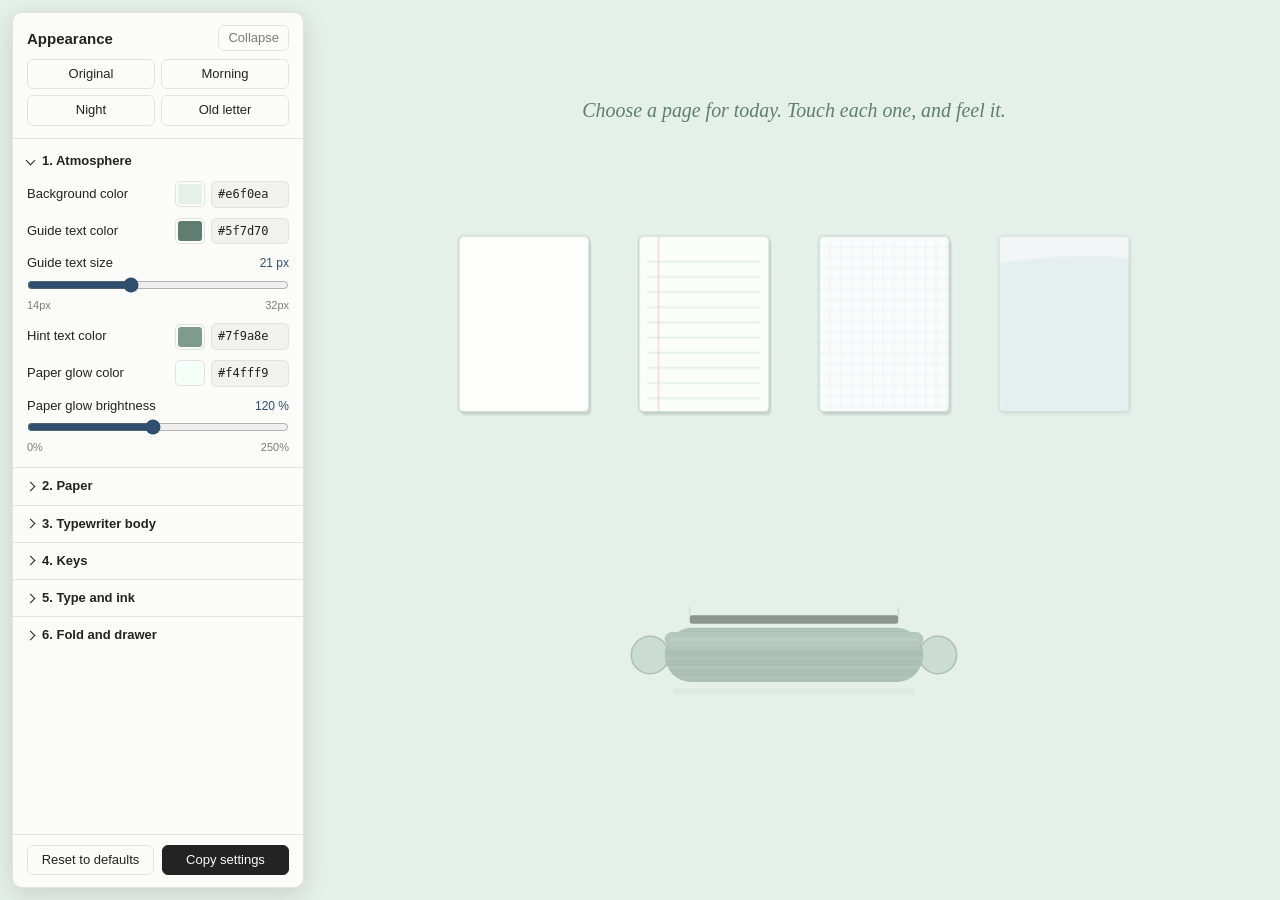
==== commit fe92dbaa: "Make the fresh look the saved default The page now opens in the fresh look (pale mint, white papers " ====
--- a/docs/index.html
+++ b/docs/index.html
@@ -7,7 +7,7 @@
 <meta name="description" content="A quiet typewriter diary: choose a sheet, type a page to yourself, sign it and put it away.">
 <link rel="preconnect" href="https://fonts.googleapis.com">
 <link rel="preconnect" href="https://fonts.gstatic.com" crossorigin>
-<link rel="stylesheet" href="https://fonts.googleapis.com/css2?family=Courier+Prime:wght@400;700&family=Grenze+Gotisch:wght@400;500&display=swap">
+<link rel="stylesheet" href="https://fonts.googleapis.com/css2?family=Courier+Prime:wght@400;700&display=swap">
 <link rel="stylesheet" href="css/style.css">
 </head>
 <body>
--- a/docs/css/style.css
+++ b/docs/css/style.css
@@ -43,7 +43,7 @@
 /* the quiet guiding line */
 #guide {
   position: absolute; left: 80px; right: 80px; top: 22px; height: 40px; line-height: 40px;
-  text-align: center; font-family: var(--calm); font-style: var(--calm-style, italic); font-size: var(--guide-size); color: var(--guide);
+  text-align: center; font-family: var(--calm); font-style: italic; font-size: var(--guide-size); color: var(--guide);
   opacity: 0; transition: opacity 1.1s ease; pointer-events: none; z-index: 40;
 }
 #guide.on { opacity: 1; }
@@ -57,7 +57,7 @@
 
 #newPage {
   position: absolute; left: 50%; top: 700px; transform: translateX(-50%);
-  font-family: var(--calm); font-style: var(--calm-style, italic); font-size: 19px; color: var(--guide);
+  font-family: var(--calm); font-style: italic; font-size: 19px; color: var(--guide);
   background: transparent; border: 1px solid var(--soft); border-radius: 24px;
   padding: 10px 28px; cursor: pointer; opacity: 0; transition: opacity 1.4s ease, background .3s ease; z-index: 60;
 }
@@ -200,7 +200,7 @@
 #sceneType .key.back .cap { background: var(--key); font-size: calc(var(--ks) * .447); }
 #sceneType .keyTip {
   position: absolute; left: 700px; top: 528px; width: 130px; text-align: center;
-  font-family: var(--calm); font-style: var(--calm-style, italic); font-size: 14px; color: var(--hint);
+  font-family: var(--calm); font-style: italic; font-size: 14px; color: var(--hint);
   opacity: 0; transition: opacity .9s ease; pointer-events: none;
 }
 #sceneType .keyTip.on { opacity: 1; }
@@ -209,7 +209,7 @@
 /* how much of the page is written, and a quiet way to finish early */
 #sceneType .leverTip {
   position: absolute; left: 20px; top: 538px; width: 250px; text-align: center;
-  font-family: var(--calm); font-style: var(--calm-style, italic); font-size: 14px; color: var(--hint);
+  font-family: var(--calm); font-style: italic; font-size: 14px; color: var(--hint);
   opacity: 0; transition: opacity .9s ease; pointer-events: none;
 }
 #sceneType .leverTip.on { opacity: 1; }
@@ -229,7 +229,7 @@
 #sceneType .mini i.done { background: #4a4a4a; }
 #sceneType .mini i.now { background: #8a8a8a; }
 #sceneType .finishBtn {
-  font-family: var(--calm); font-style: var(--calm-style, italic); font-size: 14px; color: var(--hint);
+  font-family: var(--calm); font-style: italic; font-size: 14px; color: var(--hint);
   background: transparent; border: 1px solid color-mix(in srgb, var(--hint) 45%, transparent); border-radius: 16px; padding: 4px 12px;
   cursor: pointer; white-space: nowrap; opacity: 0; pointer-events: none; transition: opacity .8s ease, background .3s ease;
 }
@@ -312,7 +312,7 @@
 }
 #lookPanel .lk-close { color: var(--lk-muted); padding: 3px 9px; }
 #lookPanel button:hover { background: var(--lk-field); }
-#lookPanel .lk-presets { display: grid; grid-template-columns: repeat(3, 1fr); gap: 6px; padding: 0 14px 12px; border-bottom: 1px solid var(--lk-line); }
+#lookPanel .lk-presets { display: grid; grid-template-columns: repeat(2, 1fr); gap: 6px; padding: 0 14px 12px; border-bottom: 1px solid var(--lk-line); }
 #lookPanel .lk-presets button[aria-pressed="true"] { background: var(--lk-fg); border-color: var(--lk-fg); color: var(--lk-bg); }
 #lookPanel .lk-scroll { flex: 1; min-height: 0; overflow-y: auto; overscroll-behavior: contain; padding: 4px 0 8px; }
 #lookPanel summary { cursor: pointer; list-style: none; display: flex; align-items: center; gap: 8px; user-select: none; }
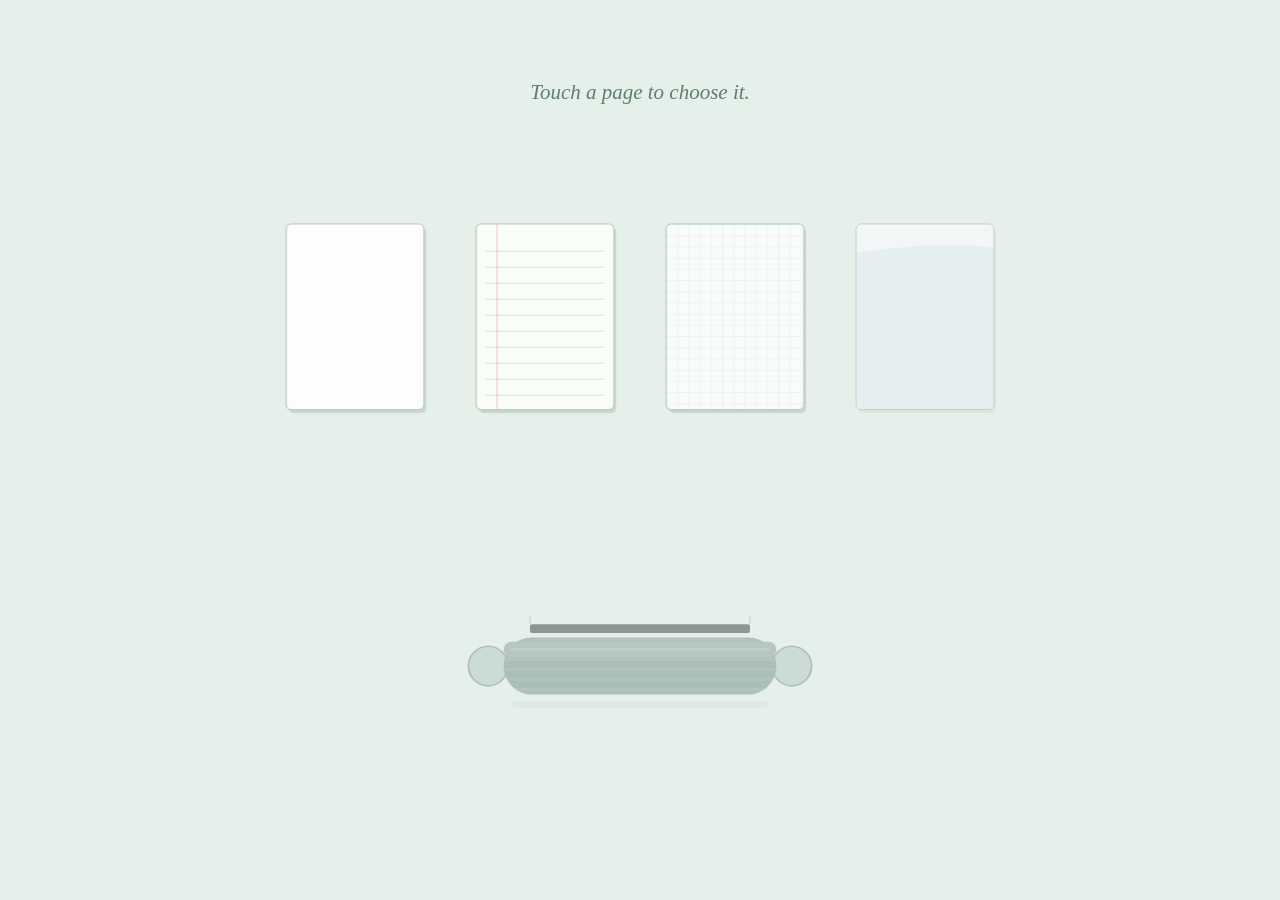
==== commit 4b578cad: "Trim the written guidance to one short line per step Feed: "Touch a page to choose it.", which fades" ====
--- a/docs/index.html
+++ b/docs/index.html
@@ -71,11 +71,11 @@
       <div class="marker"></div>
       <div class="bars"></div>
       <div class="keys"></div>
-      <div class="keyTip">hold to rewind</div>
-      <div class="leverTip">pull the lever, or swipe right with two fingers</div>
+      <div class="keyTip">hold to undo</div>
+      <div class="leverTip">pull for a new line</div>
       <div class="pageGauge" aria-label="How much of the page is written">
         <div class="mini"></div>
-        <button class="finishBtn" type="button">Finish the page</button>
+        <button class="finishBtn" type="button">Finish</button>
       </div>
       <div class="touch"></div>
     </section>
@@ -104,7 +104,7 @@
       <div class="touch"></div>
     </section>
 
-    <button id="newPage" type="button" hidden>Begin a new page</button>
+    <button id="newPage" type="button" hidden>New page</button>
   </div>
 </div>
 
